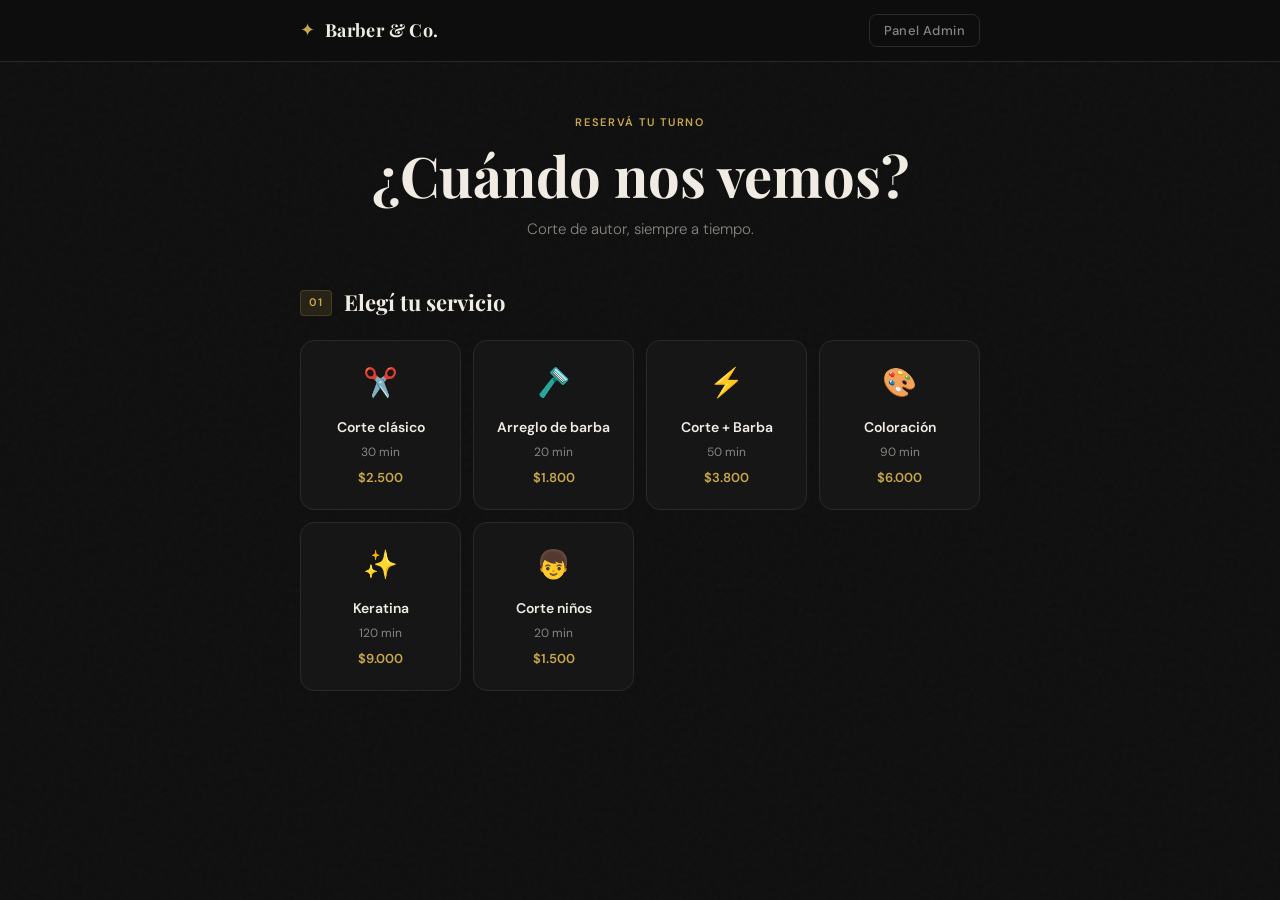
==== index.html @ 3b910735 "primera actualizacion" ====
<!DOCTYPE html>
<html lang="es">
<head>
  <meta charset="UTF-8" />
  <!-- Hace que el sitio se vea bien en celulares -->
  <meta name="viewport" content="width=device-width, initial-scale=1.0" />
  <title>Turnos App</title>

  <!-- Google Fonts: Playfair Display para títulos (elegante) + DM Sans para texto -->
  <link rel="preconnect" href="https://fonts.googleapis.com" />
  <link
    href="https://fonts.googleapis.com/css2?family=Playfair+Display:wght@400;700&family=DM+Sans:wght@300;400;500;600&display=swap"
    rel="stylesheet"
  />

  <link rel="stylesheet" href="styles.css" />
</head>

<body>

  <!-- ============================================================
       HEADER: Logo y nombre del negocio (configurable en app.js)
  ============================================================ -->
  <header class="header">
    <div class="header-inner">
      <div class="logo">
        <span class="logo-icon">✦</span>
        <span class="logo-text" id="business-name">Barber & Co.</span>
      </div>
      <!-- Botón para ir al panel de administración -->
      <button class="btn-admin" id="btn-open-admin">Panel Admin</button>
    </div>
  </header>

  <!-- ============================================================
       VISTA PRINCIPAL: Formulario de reserva (3 pasos)
  ============================================================ -->
  <main class="main">

    <!-- Título principal -->
    <section class="hero">
      <p class="hero-eyebrow">Reservá tu turno</p>
      <h1 class="hero-title">¿Cuándo nos vemos?</h1>
      <p class="hero-subtitle" id="business-tagline">Servicio profesional a tu ritmo</p>
    </section>

    <!-- ── PASO 1: Elegir servicio ── -->
    <section class="step-section" id="step-service">
      <h2 class="step-title"><span class="step-num">01</span> Elegí tu servicio</h2>
      <!-- Las tarjetas de servicios se generan dinámicamente desde app.js -->
      <div class="services-grid" id="services-grid"></div>
    </section>

    <!-- ── PASO 2: Elegir fecha y hora ── -->
    <section class="step-section hidden" id="step-datetime">
      <h2 class="step-title"><span class="step-num">02</span> Elegí fecha y hora</h2>

      <!-- Selector de fecha (solo días desde hoy) -->
      <div class="date-picker-wrapper">
        <label class="field-label" for="date-input">Fecha</label>
        <input type="date" id="date-input" class="date-input" />
      </div>

      <!-- Grilla de horarios disponibles (generada en JS) -->
      <div class="slots-wrapper">
        <p class="slots-hint" id="slots-hint">Seleccioná una fecha para ver los turnos disponibles.</p>
        <div class="slots-grid" id="slots-grid"></div>
      </div>
    </section>

    <!-- ── PASO 3: Formulario de datos personales ── -->
    <section class="step-section hidden" id="step-form">
      <h2 class="step-title"><span class="step-num">03</span> Tus datos</h2>

      <!-- Resumen de lo elegido hasta ahora -->
      <div class="selection-summary" id="selection-summary"></div>

      <div class="form-card">
        <!-- Nombre (obligatorio) -->
        <div class="field-group">
          <label class="field-label" for="input-name">Nombre completo *</label>
          <input type="text" id="input-name" class="field-input" placeholder="Ej: Juan Pérez" />
          <span class="field-error hidden" id="error-name">Ingresá tu nombre</span>
        </div>

        <!-- Teléfono (obligatorio) -->
        <div class="field-group">
          <label class="field-label" for="input-phone">Teléfono *</label>
          <input type="tel" id="input-phone" class="field-input" placeholder="Ej: 351 123 4567" />
          <span class="field-error hidden" id="error-phone">Ingresá un teléfono válido</span>
        </div>

        <!-- Email (opcional) -->
        <div class="field-group">
          <label class="field-label" for="input-email">Email <span class="optional-tag">(opcional)</span></label>
          <input type="email" id="input-email" class="field-input" placeholder="tu@email.com" />
        </div>

        <!-- Notas adicionales -->
        <div class="field-group">
          <label class="field-label" for="input-notes">Notas <span class="optional-tag">(opcional)</span></label>
          <textarea id="input-notes" class="field-input field-textarea" placeholder="Algo que quieras aclararnos..."></textarea>
        </div>

        <button class="btn-confirm" id="btn-confirm">
          Confirmar turno <span class="btn-arrow">→</span>
        </button>
      </div>
    </section>

  </main>

  <!-- ============================================================
       MODAL: Confirmación del turno
  ============================================================ -->
  <div class="modal-overlay hidden" id="modal-confirm">
    <div class="modal-card">
      <div class="modal-icon">✓</div>
      <h2 class="modal-title">¡Turno confirmado!</h2>
      <!-- Detalle del turno (generado en JS) -->
      <div class="modal-details" id="modal-details"></div>

      <div class="modal-actions">
        <!-- Genera mensaje de WhatsApp con los datos del turno -->
        <a class="btn-whatsapp" id="btn-whatsapp" href="#" target="_blank">
          Enviar por WhatsApp
        </a>
        <button class="btn-new-booking" id="btn-new-booking">Nueva reserva</button>
      </div>
    </div>
  </div>

  <!-- ============================================================
       PANEL DE ADMINISTRACIÓN (overlay lateral)
  ============================================================ -->
  <div class="admin-overlay hidden" id="admin-panel">
    <div class="admin-panel">

      <div class="admin-header">
        <h2 class="admin-title">Panel de administración</h2>
        <button class="admin-close" id="btn-close-admin">✕</button>
      </div>

      <!-- Filtro por fecha (opcional) -->
      <div class="admin-filters">
        <label class="field-label" for="admin-filter-date">Filtrar por fecha</label>
        <input type="date" id="admin-filter-date" class="date-input" />
        <button class="btn-clear-filter" id="btn-clear-filter">Ver todos</button>
      </div>

      <!-- Contador de turnos -->
      <p class="admin-count" id="admin-count">0 turnos reservados</p>

      <!-- Lista de turnos (generada en JS) -->
      <div class="admin-list" id="admin-list"></div>

      <!-- Botón peligroso: borra TODOS los turnos -->
      <button class="btn-delete-all" id="btn-delete-all">Borrar todos los turnos</button>
    </div>
  </div>

  <!-- Cargar el JavaScript al final del body (buena práctica) -->
  <script src="app.js"></script>
</body>
</html>
---- styles.css ----
/* ================================================================
   TURNOS APP — styles.css
   Aesthetic: Barbería de lujo — oscuro, dorado, tipografía editorial
   Autor: Sistema de turnos reutilizable
================================================================ */

/* ── Variables CSS: el "tema" de la app ──────────────────────────
   Cambiar estos valores cambia TODO el diseño de una sola vez.
   Esto es lo que hace el sistema reutilizable visualmente.
──────────────────────────────────────────────────────────────── */
:root {
  --bg-main:       #0e0e0e;      /* Fondo principal (casi negro) */
  --bg-card:       #161616;      /* Fondo de tarjetas */
  --bg-elevated:   #1f1f1f;      /* Fondo de elementos elevados */
  --border:        #2a2a2a;      /* Color de bordes sutiles */

  --accent:        #c9a84c;      /* Dorado — color de marca */
  --accent-light:  #e2c97e;      /* Dorado claro (hover) */
  --accent-dim:    rgba(201,168,76,0.12); /* Dorado transparente (fondos) */

  --text-primary:  #f0ece4;      /* Texto principal (crema) */
  --text-secondary:#8a8580;      /* Texto secundario (gris cálido) */
  --text-muted:    #4a4845;      /* Texto muy apagado */

  --success:       #4caf7d;      /* Verde confirmación */
  --danger:        #c94c4c;      /* Rojo error/eliminar */

  --radius-sm:     8px;
  --radius-md:     14px;
  --radius-lg:     20px;

  --shadow-card:   0 4px 24px rgba(0,0,0,0.4);
  --shadow-accent: 0 0 20px rgba(201,168,76,0.15);

  --font-display:  'Playfair Display', serif;   /* Para títulos */
  --font-body:     'DM Sans', sans-serif;        /* Para todo lo demás */

  --transition:    0.2s ease;
}

/* ── Reset y base ────────────────────────────────────────────── */
*, *::before, *::after {
  box-sizing: border-box;
  margin: 0;
  padding: 0;
}

html {
  scroll-behavior: smooth;
}

body {
  background-color: var(--bg-main);
  color: var(--text-primary);
  font-family: var(--font-body);
  font-size: 15px;
  line-height: 1.6;
  min-height: 100vh;
  /* Textura de ruido sutil para dar profundidad al fondo */
  background-image: url("data:image/svg+xml,%3Csvg viewBox='0 0 200 200' xmlns='http://www.w3.org/2000/svg'%3E%3Cfilter id='n'%3E%3CfeTurbulence type='fractalNoise' baseFrequency='0.9' numOctaves='4' stitchTiles='stitch'/%3E%3C/filter%3E%3Crect width='100%25' height='100%25' filter='url(%23n)' opacity='0.025'/%3E%3C/svg%3E");
}

/* Clase utilitaria para ocultar elementos */
.hidden {
  display: none !important;
}

/* ── HEADER ──────────────────────────────────────────────────── */
.header {
  position: sticky;
  top: 0;
  z-index: 100;
  background: rgba(14,14,14,0.85);
  backdrop-filter: blur(12px);
  border-bottom: 1px solid var(--border);
}

.header-inner {
  max-width: 720px;
  margin: 0 auto;
  padding: 14px 20px;
  display: flex;
  align-items: center;
  justify-content: space-between;
}

.logo {
  display: flex;
  align-items: center;
  gap: 10px;
}

.logo-icon {
  color: var(--accent);
  font-size: 18px;
  /* Rotación animada suave */
  display: inline-block;
  animation: spin-slow 8s linear infinite;
}

@keyframes spin-slow {
  from { transform: rotate(0deg); }
  to   { transform: rotate(360deg); }
}

.logo-text {
  font-family: var(--font-display);
  font-size: 18px;
  font-weight: 700;
  color: var(--text-primary);
  letter-spacing: 0.02em;
}

.btn-admin {
  background: transparent;
  border: 1px solid var(--border);
  color: var(--text-secondary);
  font-family: var(--font-body);
  font-size: 13px;
  font-weight: 500;
  padding: 7px 14px;
  border-radius: var(--radius-sm);
  cursor: pointer;
  transition: all var(--transition);
  letter-spacing: 0.03em;
}

.btn-admin:hover {
  border-color: var(--accent);
  color: var(--accent);
}

/* ── MAIN CONTENT ────────────────────────────────────────────── */
.main {
  max-width: 720px;
  margin: 0 auto;
  padding: 0 20px 80px;
}

/* ── HERO ────────────────────────────────────────────────────── */
.hero {
  padding: 52px 0 44px;
  text-align: center;
}

.hero-eyebrow {
  font-size: 11px;
  font-weight: 600;
  letter-spacing: 0.15em;
  text-transform: uppercase;
  color: var(--accent);
  margin-bottom: 12px;
}

.hero-title {
  font-family: var(--font-display);
  font-size: clamp(36px, 8vw, 56px); /* Se adapta al ancho de pantalla */
  font-weight: 700;
  line-height: 1.1;
  color: var(--text-primary);
  margin-bottom: 12px;
}

.hero-subtitle {
  color: var(--text-secondary);
  font-size: 15px;
  font-weight: 300;
}

/* ── SECCIONES DE PASO ───────────────────────────────────────── */
.step-section {
  margin-bottom: 48px;
  /* Animación de aparición */
  animation: fade-up 0.4s ease both;
}

@keyframes fade-up {
  from {
    opacity: 0;
    transform: translateY(16px);
  }
  to {
    opacity: 1;
    transform: translateY(0);
  }
}

.step-title {
  font-family: var(--font-display);
  font-size: 22px;
  font-weight: 700;
  color: var(--text-primary);
  margin-bottom: 20px;
  display: flex;
  align-items: center;
  gap: 12px;
}

.step-num {
  font-family: var(--font-body);
  font-size: 11px;
  font-weight: 600;
  color: var(--accent);
  letter-spacing: 0.1em;
  background: var(--accent-dim);
  border: 1px solid rgba(201,168,76,0.2);
  padding: 3px 8px;
  border-radius: 4px;
}

/* ── SERVICIOS ───────────────────────────────────────────────── */
.services-grid {
  display: grid;
  grid-template-columns: repeat(auto-fill, minmax(160px, 1fr));
  gap: 12px;
}

.service-card {
  background: var(--bg-card);
  border: 1px solid var(--border);
  border-radius: var(--radius-md);
  padding: 20px 16px;
  cursor: pointer;
  transition: all var(--transition);
  text-align: center;
  position: relative;
  overflow: hidden;
}

.service-card::before {
  /* Brillo en hover */
  content: '';
  position: absolute;
  inset: 0;
  background: var(--accent-dim);
  opacity: 0;
  transition: opacity var(--transition);
}

.service-card:hover {
  border-color: var(--accent);
  transform: translateY(-2px);
  box-shadow: var(--shadow-accent);
}

.service-card:hover::before {
  opacity: 1;
}

/* Tarjeta seleccionada */
.service-card.selected {
  border-color: var(--accent);
  background: var(--accent-dim);
  box-shadow: var(--shadow-accent);
}

.service-card.selected::after {
  /* Checkmark en la esquina */
  content: '✓';
  position: absolute;
  top: 8px;
  right: 10px;
  color: var(--accent);
  font-size: 12px;
  font-weight: 700;
}

.service-icon {
  font-size: 28px;
  display: block;
  margin-bottom: 10px;
}

.service-name {
  font-size: 14px;
  font-weight: 600;
  color: var(--text-primary);
  margin-bottom: 4px;
}

.service-duration {
  font-size: 12px;
  color: var(--text-secondary);
}

.service-price {
  font-size: 13px;
  font-weight: 600;
  color: var(--accent);
  margin-top: 6px;
}

/* ── SELECTOR DE FECHA ───────────────────────────────────────── */
.date-picker-wrapper {
  margin-bottom: 24px;
}

.field-label {
  display: block;
  font-size: 12px;
  font-weight: 600;
  letter-spacing: 0.08em;
  text-transform: uppercase;
  color: var(--text-secondary);
  margin-bottom: 8px;
}

.date-input {
  background: var(--bg-card);
  border: 1px solid var(--border);
  color: var(--text-primary);
  font-family: var(--font-body);
  font-size: 15px;
  padding: 12px 16px;
  border-radius: var(--radius-sm);
  width: 100%;
  max-width: 280px;
  outline: none;
  transition: border-color var(--transition);
  /* Fix para el icono del calendario en tema oscuro */
  color-scheme: dark;
}

.date-input:focus {
  border-color: var(--accent);
  box-shadow: 0 0 0 3px var(--accent-dim);
}

/* ── GRILLA DE HORARIOS ──────────────────────────────────────── */
.slots-hint {
  color: var(--text-muted);
  font-size: 14px;
  margin-bottom: 16px;
  font-style: italic;
}

.slots-grid {
  display: grid;
  grid-template-columns: repeat(auto-fill, minmax(88px, 1fr));
  gap: 10px;
}

.slot-btn {
  background: var(--bg-card);
  border: 1px solid var(--border);
  color: var(--text-primary);
  font-family: var(--font-body);
  font-size: 14px;
  font-weight: 500;
  padding: 11px 8px;
  border-radius: var(--radius-sm);
  cursor: pointer;
  transition: all var(--transition);
  text-align: center;
}

.slot-btn:hover:not(.taken) {
  border-color: var(--accent);
  color: var(--accent);
  background: var(--accent-dim);
}

.slot-btn.selected {
  background: var(--accent);
  border-color: var(--accent);
  color: #0e0e0e;
  font-weight: 700;
}

/* Turno ya ocupado: no se puede clickear */
.slot-btn.taken {
  background: transparent;
  border-color: rgba(255,255,255,0.05);
  color: var(--text-muted);
  cursor: not-allowed;
  text-decoration: line-through;
}

/* ── RESUMEN DE SELECCIÓN ────────────────────────────────────── */
.selection-summary {
  background: var(--accent-dim);
  border: 1px solid rgba(201,168,76,0.25);
  border-radius: var(--radius-md);
  padding: 16px 20px;
  margin-bottom: 24px;
  font-size: 14px;
  color: var(--text-secondary);
  line-height: 1.8;
}

.selection-summary strong {
  color: var(--accent);
}

/* ── FORMULARIO ──────────────────────────────────────────────── */
.form-card {
  background: var(--bg-card);
  border: 1px solid var(--border);
  border-radius: var(--radius-lg);
  padding: 28px 24px;
  box-shadow: var(--shadow-card);
  display: flex;
  flex-direction: column;
  gap: 20px;
}

.field-group {
  display: flex;
  flex-direction: column;
  gap: 6px;
}

.field-input {
  background: var(--bg-elevated);
  border: 1px solid var(--border);
  color: var(--text-primary);
  font-family: var(--font-body);
  font-size: 15px;
  padding: 12px 16px;
  border-radius: var(--radius-sm);
  outline: none;
  transition: border-color var(--transition), box-shadow var(--transition);
  width: 100%;
}

.field-input:focus {
  border-color: var(--accent);
  box-shadow: 0 0 0 3px var(--accent-dim);
}

.field-input::placeholder {
  color: var(--text-muted);
}

.field-textarea {
  min-height: 90px;
  resize: vertical;
}

.optional-tag {
  color: var(--text-muted);
  font-weight: 300;
  font-size: 11px;
  text-transform: none;
  letter-spacing: 0;
}

.field-error {
  font-size: 12px;
  color: var(--danger);
  padding-left: 2px;
}

/* ── BOTÓN CONFIRMAR ─────────────────────────────────────────── */
.btn-confirm {
  background: var(--accent);
  color: #0e0e0e;
  font-family: var(--font-body);
  font-size: 15px;
  font-weight: 700;
  padding: 16px 28px;
  border: none;
  border-radius: var(--radius-sm);
  cursor: pointer;
  transition: all var(--transition);
  letter-spacing: 0.02em;
  display: flex;
  align-items: center;
  justify-content: center;
  gap: 8px;
  width: 100%;
}

.btn-confirm:hover {
  background: var(--accent-light);
  transform: translateY(-1px);
  box-shadow: 0 6px 20px rgba(201,168,76,0.3);
}

.btn-confirm:active {
  transform: translateY(0);
}

.btn-arrow {
  font-size: 18px;
  transition: transform var(--transition);
}

.btn-confirm:hover .btn-arrow {
  transform: translateX(4px);
}

/* ── MODAL DE CONFIRMACIÓN ───────────────────────────────────── */
.modal-overlay {
  position: fixed;
  inset: 0;
  background: rgba(0,0,0,0.75);
  backdrop-filter: blur(6px);
  z-index: 200;
  display: flex;
  align-items: center;
  justify-content: center;
  padding: 20px;
  animation: fade-in 0.2s ease;
}

@keyframes fade-in {
  from { opacity: 0; }
  to   { opacity: 1; }
}

.modal-card {
  background: var(--bg-card);
  border: 1px solid rgba(201,168,76,0.2);
  border-radius: var(--radius-lg);
  padding: 40px 32px;
  max-width: 420px;
  width: 100%;
  text-align: center;
  box-shadow: 0 24px 60px rgba(0,0,0,0.6), var(--shadow-accent);
  animation: slide-up 0.3s ease;
}

@keyframes slide-up {
  from { transform: translateY(20px); opacity: 0; }
  to   { transform: translateY(0); opacity: 1; }
}

.modal-icon {
  width: 64px;
  height: 64px;
  border-radius: 50%;
  background: var(--accent-dim);
  border: 2px solid var(--accent);
  color: var(--accent);
  font-size: 28px;
  font-weight: 700;
  display: flex;
  align-items: center;
  justify-content: center;
  margin: 0 auto 20px;
}

.modal-title {
  font-family: var(--font-display);
  font-size: 28px;
  color: var(--text-primary);
  margin-bottom: 20px;
}

.modal-details {
  background: var(--bg-elevated);
  border-radius: var(--radius-md);
  padding: 16px 20px;
  text-align: left;
  font-size: 14px;
  color: var(--text-secondary);
  line-height: 2;
  margin-bottom: 28px;
}

.modal-details strong {
  color: var(--text-primary);
  font-weight: 600;
}

.modal-actions {
  display: flex;
  flex-direction: column;
  gap: 10px;
}

.btn-whatsapp {
  display: block;
  background: #25D366;
  color: #fff;
  font-family: var(--font-body);
  font-size: 14px;
  font-weight: 700;
  padding: 13px 20px;
  border-radius: var(--radius-sm);
  text-decoration: none;
  transition: all var(--transition);
  letter-spacing: 0.02em;
}

.btn-whatsapp:hover {
  background: #1ebe5d;
  transform: translateY(-1px);
}

.btn-new-booking {
  background: transparent;
  border: 1px solid var(--border);
  color: var(--text-secondary);
  font-family: var(--font-body);
  font-size: 14px;
  padding: 13px 20px;
  border-radius: var(--radius-sm);
  cursor: pointer;
  transition: all var(--transition);
}

.btn-new-booking:hover {
  border-color: var(--text-secondary);
  color: var(--text-primary);
}

/* ── PANEL DE ADMINISTRACIÓN ─────────────────────────────────── */
.admin-overlay {
  position: fixed;
  inset: 0;
  background: rgba(0,0,0,0.6);
  backdrop-filter: blur(4px);
  z-index: 300;
  display: flex;
  justify-content: flex-end;
  animation: fade-in 0.2s ease;
}

.admin-panel {
  background: var(--bg-card);
  border-left: 1px solid var(--border);
  width: min(460px, 100vw);
  height: 100vh;
  overflow-y: auto;
  padding: 28px 24px;
  display: flex;
  flex-direction: column;
  gap: 20px;
  animation: slide-from-right 0.3s ease;
}

@keyframes slide-from-right {
  from { transform: translateX(100%); }
  to   { transform: translateX(0); }
}

.admin-header {
  display: flex;
  align-items: center;
  justify-content: space-between;
}

.admin-title {
  font-family: var(--font-display);
  font-size: 20px;
  color: var(--text-primary);
}

.admin-close {
  background: transparent;
  border: 1px solid var(--border);
  color: var(--text-secondary);
  font-size: 16px;
  width: 34px;
  height: 34px;
  border-radius: 50%;
  cursor: pointer;
  transition: all var(--transition);
  display: flex;
  align-items: center;
  justify-content: center;
}

.admin-close:hover {
  border-color: var(--danger);
  color: var(--danger);
}

.admin-filters {
  display: flex;
  flex-direction: column;
  gap: 8px;
}

.btn-clear-filter {
  background: transparent;
  border: 1px solid var(--border);
  color: var(--text-secondary);
  font-family: var(--font-body);
  font-size: 13px;
  padding: 8px 14px;
  border-radius: var(--radius-sm);
  cursor: pointer;
  align-self: flex-start;
  transition: all var(--transition);
}

.btn-clear-filter:hover {
  border-color: var(--accent);
  color: var(--accent);
}

.admin-count {
  font-size: 13px;
  color: var(--text-muted);
  font-weight: 500;
}

/* ── TARJETAS DE TURNOS EN EL ADMIN ──────────────────────────── */
.admin-list {
  display: flex;
  flex-direction: column;
  gap: 12px;
  flex: 1;
}

.admin-empty {
  color: var(--text-muted);
  font-size: 14px;
  text-align: center;
  padding: 32px 0;
  font-style: italic;
}

.booking-card {
  background: var(--bg-elevated);
  border: 1px solid var(--border);
  border-radius: var(--radius-md);
  padding: 16px 18px;
  display: flex;
  flex-direction: column;
  gap: 6px;
  position: relative;
  transition: border-color var(--transition);
}

.booking-card:hover {
  border-color: rgba(201,168,76,0.2);
}

.booking-card-header {
  display: flex;
  align-items: center;
  justify-content: space-between;
  gap: 10px;
}

.booking-name {
  font-weight: 600;
  font-size: 15px;
  color: var(--text-primary);
}

.booking-service-badge {
  font-size: 11px;
  font-weight: 600;
  background: var(--accent-dim);
  color: var(--accent);
  border: 1px solid rgba(201,168,76,0.2);
  padding: 2px 8px;
  border-radius: 20px;
  white-space: nowrap;
}

.booking-datetime {
  font-size: 13px;
  color: var(--text-secondary);
}

.booking-contact {
  font-size: 13px;
  color: var(--text-muted);
}

.booking-notes {
  font-size: 12px;
  color: var(--text-muted);
  font-style: italic;
  margin-top: 2px;
}

.btn-delete-booking {
  background: transparent;
  border: none;
  color: var(--text-muted);
  font-size: 14px;
  cursor: pointer;
  padding: 4px 6px;
  border-radius: 4px;
  transition: all var(--transition);
  flex-shrink: 0;
}

.btn-delete-booking:hover {
  color: var(--danger);
  background: rgba(201, 76, 76, 0.1);
}

/* ── BOTÓN BORRAR TODOS ───────────────────────────────────────── */
.btn-delete-all {
  background: transparent;
  border: 1px solid rgba(201,76,76,0.3);
  color: var(--danger);
  font-family: var(--font-body);
  font-size: 13px;
  font-weight: 500;
  padding: 12px 16px;
  border-radius: var(--radius-sm);
  cursor: pointer;
  transition: all var(--transition);
  margin-top: auto;
}

.btn-delete-all:hover {
  background: rgba(201,76,76,0.1);
  border-color: var(--danger);
}

/* ── RESPONSIVE: MOBILE ──────────────────────────────────────── */
@media (max-width: 480px) {
  .hero {
    padding: 36px 0 28px;
  }

  .services-grid {
    grid-template-columns: repeat(2, 1fr);
  }

  .slots-grid {
    grid-template-columns: repeat(3, 1fr);
  }

  .form-card {
    padding: 20px 16px;
  }

  .modal-card {
    padding: 28px 20px;
  }

  .modal-actions {
    flex-direction: column;
  }
}
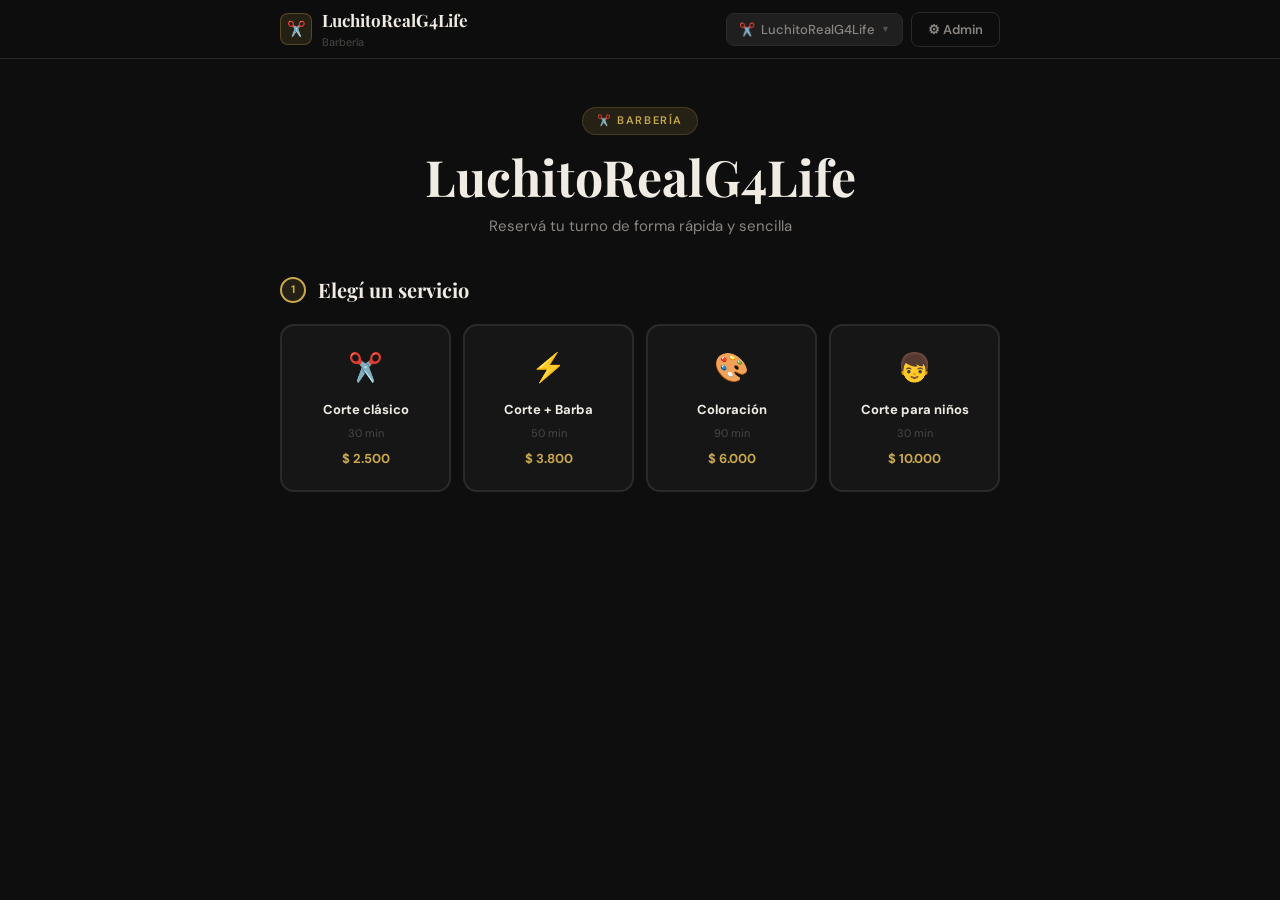
==== commit e906491b: "actualizacion" ====
--- a/index.html
+++ b/index.html
@@ -2,164 +2,179 @@
 <html lang="es">
 <head>
   <meta charset="UTF-8" />
-  <!-- Hace que el sitio se vea bien en celulares -->
   <meta name="viewport" content="width=device-width, initial-scale=1.0" />
-  <title>Turnos App</title>
-
-  <!-- Google Fonts: Playfair Display para títulos (elegante) + DM Sans para texto -->
+  <title>Turnos</title>
   <link rel="preconnect" href="https://fonts.googleapis.com" />
-  <link
-    href="https://fonts.googleapis.com/css2?family=Playfair+Display:wght@400;700&family=DM+Sans:wght@300;400;500;600&display=swap"
-    rel="stylesheet"
-  />
-
+  <link href="https://fonts.googleapis.com/css2?family=Playfair+Display:wght@400;700&family=DM+Sans:wght@300;400;500;600&display=swap" rel="stylesheet" />
   <link rel="stylesheet" href="styles.css" />
 </head>
-
 <body>
 
-  <!-- ============================================================
-       HEADER: Logo y nombre del negocio (configurable en app.js)
-  ============================================================ -->
   <header class="header">
     <div class="header-inner">
-      <div class="logo">
-        <span class="logo-icon">✦</span>
-        <span class="logo-text" id="business-name">Barber & Co.</span>
+      <a class="brand" href="#">
+        <div class="brand-icon" id="brand-icon">📅</div>
+        <div>
+          <div class="brand-name" id="brand-name">Turnos</div>
+          <div class="brand-cat"  id="brand-cat"></div>
+        </div>
+      </a>
+      <div class="header-actions">
+        <div class="biz-selector-wrap hidden" id="biz-selector-wrap">
+          <button class="biz-selector-btn" id="biz-selector-btn">
+            <span class="biz-emoji" id="biz-sel-emoji">📅</span>
+            <span class="biz-label" id="biz-sel-label">Elegir negocio</span>
+            <span class="chevron">▼</span>
+          </button>
+          <div class="biz-dropdown hidden" id="biz-dropdown"></div>
+        </div>
+        <button class="btn btn-ghost" id="btn-open-admin">⚙ Admin</button>
       </div>
-      <!-- Botón para ir al panel de administración -->
-      <button class="btn-admin" id="btn-open-admin">Panel Admin</button>
     </div>
   </header>
 
-  <!-- ============================================================
-       VISTA PRINCIPAL: Formulario de reserva (3 pasos)
-  ============================================================ -->
-  <main class="main">
+  <main class="page-wrap">
 
-    <!-- Título principal -->
     <section class="hero">
-      <p class="hero-eyebrow">Reservá tu turno</p>
-      <h1 class="hero-title">¿Cuándo nos vemos?</h1>
-      <p class="hero-subtitle" id="business-tagline">Servicio profesional a tu ritmo</p>
+      <span class="hero-eyebrow" id="hero-eyebrow">📅 Reservas online</span>
+      <h1 class="hero-title"    id="hero-title">Reservá tu turno</h1>
+      <p  class="hero-subtitle" id="hero-subtitle">Seleccioná un servicio, fecha y horario.</p>
     </section>
 
-    <!-- ── PASO 1: Elegir servicio ── -->
     <section class="step-section" id="step-service">
-      <h2 class="step-title"><span class="step-num">01</span> Elegí tu servicio</h2>
-      <!-- Las tarjetas de servicios se generan dinámicamente desde app.js -->
+      <div class="step-header">
+        <div class="step-badge">1</div>
+        <h2 class="step-title">Elegí un servicio</h2>
+      </div>
       <div class="services-grid" id="services-grid"></div>
     </section>
 
-    <!-- ── PASO 2: Elegir fecha y hora ── -->
     <section class="step-section hidden" id="step-datetime">
-      <h2 class="step-title"><span class="step-num">02</span> Elegí fecha y hora</h2>
-
-      <!-- Selector de fecha (solo días desde hoy) -->
-      <div class="date-picker-wrapper">
+      <div class="step-header">
+        <div class="step-badge">2</div>
+        <h2 class="step-title">Elegí fecha y hora</h2>
+      </div>
+      <div class="date-picker-wrap">
         <label class="field-label" for="date-input">Fecha</label>
-        <input type="date" id="date-input" class="date-input" />
+        <input type="date" id="date-input" class="field-input" />
       </div>
-
-      <!-- Grilla de horarios disponibles (generada en JS) -->
-      <div class="slots-wrapper">
-        <p class="slots-hint" id="slots-hint">Seleccioná una fecha para ver los turnos disponibles.</p>
-        <div class="slots-grid" id="slots-grid"></div>
-      </div>
+      <p class="slots-hint" id="slots-hint">Seleccioná una fecha para ver los turnos disponibles.</p>
+      <div class="slots-grid" id="slots-grid"></div>
     </section>
 
-    <!-- ── PASO 3: Formulario de datos personales ── -->
     <section class="step-section hidden" id="step-form">
-      <h2 class="step-title"><span class="step-num">03</span> Tus datos</h2>
-
-      <!-- Resumen de lo elegido hasta ahora -->
-      <div class="selection-summary" id="selection-summary"></div>
-
+      <div class="step-header">
+        <div class="step-badge">3</div>
+        <h2 class="step-title">Tus datos</h2>
+      </div>
+      <div class="selection-pills" id="selection-pills"></div>
       <div class="form-card">
-        <!-- Nombre (obligatorio) -->
-        <div class="field-group">
-          <label class="field-label" for="input-name">Nombre completo *</label>
-          <input type="text" id="input-name" class="field-input" placeholder="Ej: Juan Pérez" />
-          <span class="field-error hidden" id="error-name">Ingresá tu nombre</span>
+        <div class="form-grid">
+          <div class="field-group">
+            <label class="field-label" for="inp-name">Nombre *</label>
+            <input type="text"  id="inp-name"  class="field-input" placeholder="Tu nombre" />
+            <span class="field-error hidden" id="err-name">⚠ Ingresá tu nombre</span>
+          </div>
+          <div class="field-group">
+            <label class="field-label" for="inp-phone">Teléfono *</label>
+            <input type="tel"   id="inp-phone" class="field-input" placeholder="351 123 4567" />
+            <span class="field-error hidden" id="err-phone">⚠ Teléfono inválido</span>
+          </div>
+          <div class="field-group full">
+            <label class="field-label" for="inp-email">Email <span class="optional-tag">(opcional)</span></label>
+            <input type="email" id="inp-email" class="field-input" placeholder="tu@email.com" />
+          </div>
+          <div class="field-group full">
+            <label class="field-label" for="inp-notes">Notas <span class="optional-tag">(opcional)</span></label>
+            <textarea id="inp-notes" class="field-input" placeholder="Algo que quieras aclararnos…"></textarea>
+          </div>
         </div>
-
-        <!-- Teléfono (obligatorio) -->
-        <div class="field-group">
-          <label class="field-label" for="input-phone">Teléfono *</label>
-          <input type="tel" id="input-phone" class="field-input" placeholder="Ej: 351 123 4567" />
-          <span class="field-error hidden" id="error-phone">Ingresá un teléfono válido</span>
-        </div>
-
-        <!-- Email (opcional) -->
-        <div class="field-group">
-          <label class="field-label" for="input-email">Email <span class="optional-tag">(opcional)</span></label>
-          <input type="email" id="input-email" class="field-input" placeholder="tu@email.com" />
-        </div>
-
-        <!-- Notas adicionales -->
-        <div class="field-group">
-          <label class="field-label" for="input-notes">Notas <span class="optional-tag">(opcional)</span></label>
-          <textarea id="input-notes" class="field-input field-textarea" placeholder="Algo que quieras aclararnos..."></textarea>
-        </div>
-
-        <button class="btn-confirm" id="btn-confirm">
-          Confirmar turno <span class="btn-arrow">→</span>
-        </button>
+        <button class="btn btn-primary btn-lg" id="btn-confirm">Confirmar turno →</button>
       </div>
     </section>
 
   </main>
 
-  <!-- ============================================================
-       MODAL: Confirmación del turno
-  ============================================================ -->
+  <!-- Modal confirmación -->
   <div class="modal-overlay hidden" id="modal-confirm">
     <div class="modal-card">
-      <div class="modal-icon">✓</div>
+      <div class="modal-ring">✓</div>
       <h2 class="modal-title">¡Turno confirmado!</h2>
-      <!-- Detalle del turno (generado en JS) -->
-      <div class="modal-details" id="modal-details"></div>
-
+      <p  class="modal-sub">Te esperamos. ¡Hasta pronto!</p>
+      <div class="modal-detail-card" id="modal-details"></div>
       <div class="modal-actions">
-        <!-- Genera mensaje de WhatsApp con los datos del turno -->
-        <a class="btn-whatsapp" id="btn-whatsapp" href="#" target="_blank">
-          Enviar por WhatsApp
-        </a>
-        <button class="btn-new-booking" id="btn-new-booking">Nueva reserva</button>
+        <a class="btn-whatsapp" id="btn-whatsapp" href="#" target="_blank">📲 Enviar por WhatsApp</a>
+        <button class="btn btn-ghost" id="btn-new-booking">Hacer otra reserva</button>
       </div>
     </div>
   </div>
 
-  <!-- ============================================================
-       PANEL DE ADMINISTRACIÓN (overlay lateral)
-  ============================================================ -->
-  <div class="admin-overlay hidden" id="admin-panel">
-    <div class="admin-panel">
-
-      <div class="admin-header">
-        <h2 class="admin-title">Panel de administración</h2>
-        <button class="admin-close" id="btn-close-admin">✕</button>
+  <!-- Panel admin -->
+  <div class="admin-overlay hidden" id="admin-overlay">
+    <div class="admin-drawer">
+      <div class="drawer-header">
+        <h2 class="drawer-title">Administración</h2>
+        <button class="drawer-close" id="btn-close-admin">✕</button>
+      </div>
+      <div class="drawer-tabs">
+        <button class="drawer-tab active" data-tab="bookings">Turnos</button>
+        <button class="drawer-tab"        data-tab="services">Servicios</button>
+        <button class="drawer-tab"        data-tab="stats">Estadísticas</button>
       </div>
 
-      <!-- Filtro por fecha (opcional) -->
-      <div class="admin-filters">
-        <label class="field-label" for="admin-filter-date">Filtrar por fecha</label>
-        <input type="date" id="admin-filter-date" class="date-input" />
-        <button class="btn-clear-filter" id="btn-clear-filter">Ver todos</button>
+      <!-- Tab Turnos -->
+      <div class="drawer-body" id="tab-bookings">
+        <div class="filter-row">
+          <div class="field-group" style="flex:1">
+            <label class="field-label" for="admin-date-filter">Filtrar por fecha</label>
+            <input type="date" id="admin-date-filter" class="field-input" />
+          </div>
+          <button class="btn btn-ghost" id="btn-clear-filter" style="flex-shrink:0">Ver todos</button>
+        </div>
+        <p id="admin-count" style="font-size:12px;color:var(--text-muted);font-weight:600"></p>
+        <div id="admin-list"></div>
+        <button class="btn btn-danger" id="btn-delete-all" style="margin-top:auto">🗑 Borrar todos los turnos</button>
       </div>
 
-      <!-- Contador de turnos -->
-      <p class="admin-count" id="admin-count">0 turnos reservados</p>
+      <!-- Tab Servicios -->
+      <div class="drawer-body hidden" id="tab-services">
+        <p class="section-label">Servicios activos</p>
+        <div class="service-list-admin" id="admin-service-list"></div>
+        <p class="section-label" style="margin-top:6px">Agregar servicio</p>
+        <div class="add-service-form">
+          <div class="add-service-grid">
+            <div class="field-group">
+              <label class="field-label">Ícono (emoji)</label>
+              <input type="text"   id="ns-icon"     class="field-input" placeholder="💈" maxlength="2" />
+            </div>
+            <div class="field-group">
+              <label class="field-label">Nombre</label>
+              <input type="text"   id="ns-name"     class="field-input" placeholder="Corte" />
+            </div>
+            <div class="field-group">
+              <label class="field-label">Duración (min)</label>
+              <input type="number" id="ns-duration" class="field-input" placeholder="30" min="5" />
+            </div>
+            <div class="field-group">
+              <label class="field-label">Precio ($)</label>
+              <input type="number" id="ns-price"    class="field-input" placeholder="2500" min="0" />
+            </div>
+          </div>
+          <button class="btn btn-primary" id="btn-add-service">+ Agregar servicio</button>
+        </div>
+      </div>
 
-      <!-- Lista de turnos (generada en JS) -->
-      <div class="admin-list" id="admin-list"></div>
+      <!-- Tab Stats -->
+      <div class="drawer-body hidden" id="tab-stats">
+        <div class="stat-grid" id="stats-grid"></div>
+        <div id="stats-breakdown" style="margin-top:8px"></div>
+      </div>
 
-      <!-- Botón peligroso: borra TODOS los turnos -->
-      <button class="btn-delete-all" id="btn-delete-all">Borrar todos los turnos</button>
     </div>
   </div>
 
-  <!-- Cargar el JavaScript al final del body (buena práctica) -->
+  <script src="config.js"></script>
+  <script src="db.js"></script>
   <script src="app.js"></script>
 </body>
-</html>
+</html>
--- a/styles.css
+++ b/styles.css
@@ -1,836 +1,796 @@
 /* ================================================================
-   TURNOS APP — styles.css
-   Aesthetic: Barbería de lujo — oscuro, dorado, tipografía editorial
-   Autor: Sistema de turnos reutilizable
+   styles.css — Tema oscuro dorado
 ================================================================ */
-
-/* ── Variables CSS: el "tema" de la app ──────────────────────────
-   Cambiar estos valores cambia TODO el diseño de una sola vez.
-   Esto es lo que hace el sistema reutilizable visualmente.
-──────────────────────────────────────────────────────────────── */
 :root {
-  --bg-main:       #0e0e0e;      /* Fondo principal (casi negro) */
-  --bg-card:       #161616;      /* Fondo de tarjetas */
-  --bg-elevated:   #1f1f1f;      /* Fondo de elementos elevados */
-  --border:        #2a2a2a;      /* Color de bordes sutiles */
-
-  --accent:        #c9a84c;      /* Dorado — color de marca */
-  --accent-light:  #e2c97e;      /* Dorado claro (hover) */
-  --accent-dim:    rgba(201,168,76,0.12); /* Dorado transparente (fondos) */
-
-  --text-primary:  #f0ece4;      /* Texto principal (crema) */
-  --text-secondary:#8a8580;      /* Texto secundario (gris cálido) */
-  --text-muted:    #4a4845;      /* Texto muy apagado */
-
-  --success:       #4caf7d;      /* Verde confirmación */
-  --danger:        #c94c4c;      /* Rojo error/eliminar */
-
-  --radius-sm:     8px;
-  --radius-md:     14px;
-  --radius-lg:     20px;
-
-  --shadow-card:   0 4px 24px rgba(0,0,0,0.4);
-  --shadow-accent: 0 0 20px rgba(201,168,76,0.15);
-
-  --font-display:  'Playfair Display', serif;   /* Para títulos */
-  --font-body:     'DM Sans', sans-serif;        /* Para todo lo demás */
-
-  --transition:    0.2s ease;
-}
-
-/* ── Reset y base ────────────────────────────────────────────── */
-*, *::before, *::after {
-  box-sizing: border-box;
-  margin: 0;
-  padding: 0;
-}
-
-html {
-  scroll-behavior: smooth;
-}
+  --accent:          #c9a84c;
+  --accent-light:    #e2c97e;
+  --accent-dim:      rgba(201,168,76,0.12);
+  --bg-main:         #0e0e0e;
+  --bg-card:         #161616;
+  --bg-elevated:     #1f1f1f;
+  --border:          #2a2a2a;
+  --text-primary:    #f0ece4;
+  --text-secondary:  #8a8580;
+  --text-muted:      #4a4845;
+  --success:         #4caf7d;
+  --danger:          #c94c4c;
+  --font-display:    'Playfair Display', serif;
+  --font-body:       'DM Sans', sans-serif;
+  --radius-sm:       8px;
+  --radius-md:       14px;
+  --radius-lg:       20px;
+  --shadow-card:     0 4px 24px rgba(0,0,0,0.4);
+  --shadow-accent:   0 0 20px rgba(201,168,76,0.15);
+  --transition:      0.2s ease;
+}
+
+*, *::before, *::after { box-sizing: border-box; margin: 0; padding: 0; }
+html { scroll-behavior: smooth; }
 
 body {
-  background-color: var(--bg-main);
+  background: var(--bg-main);
   color: var(--text-primary);
   font-family: var(--font-body);
   font-size: 15px;
   line-height: 1.6;
   min-height: 100vh;
-  /* Textura de ruido sutil para dar profundidad al fondo */
-  background-image: url("data:image/svg+xml,%3Csvg viewBox='0 0 200 200' xmlns='http://www.w3.org/2000/svg'%3E%3Cfilter id='n'%3E%3CfeTurbulence type='fractalNoise' baseFrequency='0.9' numOctaves='4' stitchTiles='stitch'/%3E%3C/filter%3E%3Crect width='100%25' height='100%25' filter='url(%23n)' opacity='0.025'/%3E%3C/svg%3E");
-}
-
-/* Clase utilitaria para ocultar elementos */
-.hidden {
-  display: none !important;
+}
+
+.hidden { display: none !important; }
+button  { cursor: pointer; font-family: var(--font-body); }
+
+/* ── LAYOUT ──────────────────────────────────────────────────── */
+.page-wrap {
+  max-width: 760px;
+  margin: 0 auto;
+  padding: 0 20px 80px;
 }
 
 /* ── HEADER ──────────────────────────────────────────────────── */
 .header {
+  background: rgba(14,14,14,0.9);
+  backdrop-filter: blur(12px);
+  border-bottom: 1px solid var(--border);
   position: sticky;
   top: 0;
   z-index: 100;
-  background: rgba(14,14,14,0.85);
-  backdrop-filter: blur(12px);
-  border-bottom: 1px solid var(--border);
 }
 
 .header-inner {
-  max-width: 720px;
+  max-width: 760px;
   margin: 0 auto;
-  padding: 14px 20px;
+  padding: 0 20px;
+  height: 58px;
   display: flex;
   align-items: center;
   justify-content: space-between;
-}
-
-.logo {
+  gap: 12px;
+}
+
+.brand { display: flex; align-items: center; gap: 10px; text-decoration: none; }
+
+.brand-icon {
+  width: 32px;
+  height: 32px;
+  border-radius: var(--radius-sm);
+  background: var(--accent-dim);
+  border: 1px solid rgba(201,168,76,0.3);
+  display: flex;
+  align-items: center;
+  justify-content: center;
+  font-size: 15px;
+  transition: transform var(--transition);
+}
+.brand:hover .brand-icon { transform: rotate(-8deg) scale(1.08); }
+
+.brand-name {
+  font-family: var(--font-display);
+  font-size: 17px;
+  font-weight: 700;
+  color: var(--text-primary);
+}
+
+.brand-cat { font-size: 11px; color: var(--text-muted); }
+
+.header-actions { display: flex; align-items: center; gap: 8px; }
+
+/* ── BUSINESS SELECTOR ───────────────────────────────────────── */
+.biz-selector-wrap { position: relative; }
+
+.biz-selector-btn {
+  display: flex;
+  align-items: center;
+  gap: 6px;
+  background: var(--bg-elevated);
+  border: 1px solid var(--border);
+  color: var(--text-secondary);
+  font-size: 13px;
+  font-weight: 500;
+  padding: 7px 12px;
+  border-radius: var(--radius-sm);
+  transition: all var(--transition);
+  max-width: 180px;
+}
+.biz-selector-btn:hover { border-color: var(--accent); color: var(--accent); }
+.biz-selector-btn .biz-label { overflow: hidden; text-overflow: ellipsis; white-space: nowrap; }
+.biz-selector-btn .chevron   { font-size: 9px; opacity: 0.5; margin-left: auto; flex-shrink: 0; }
+
+.biz-dropdown {
+  position: absolute;
+  top: calc(100% + 6px);
+  right: 0;
+  background: var(--bg-card);
+  border: 1px solid var(--border);
+  border-radius: var(--radius-md);
+  box-shadow: 0 12px 40px rgba(0,0,0,0.5);
+  min-width: 220px;
+  z-index: 200;
+  overflow: hidden;
+  animation: dd-in 0.15s ease;
+}
+@keyframes dd-in {
+  from { opacity:0; transform:translateY(-6px); }
+  to   { opacity:1; transform:translateY(0); }
+}
+
+.biz-dropdown-item {
   display: flex;
   align-items: center;
   gap: 10px;
-}
-
-.logo-icon {
-  color: var(--accent);
-  font-size: 18px;
-  /* Rotación animada suave */
-  display: inline-block;
-  animation: spin-slow 8s linear infinite;
-}
-
-@keyframes spin-slow {
-  from { transform: rotate(0deg); }
-  to   { transform: rotate(360deg); }
-}
-
-.logo-text {
-  font-family: var(--font-display);
-  font-size: 18px;
-  font-weight: 700;
-  color: var(--text-primary);
-  letter-spacing: 0.02em;
-}
-
-.btn-admin {
+  padding: 11px 14px;
+  font-size: 13px;
+  color: var(--text-primary);
+  cursor: pointer;
+  transition: background var(--transition);
+  border: none;
+  background: none;
+  width: 100%;
+  text-align: left;
+}
+.biz-dropdown-item:hover  { background: var(--bg-elevated); }
+.biz-dropdown-item.active { background: var(--accent-dim); color: var(--accent); font-weight: 600; }
+.biz-dropdown-item .biz-emoji { font-size: 17px; }
+.biz-dropdown-item .biz-info  { display: flex; flex-direction: column; }
+.biz-dropdown-item .biz-dname { font-weight: 600; font-size: 13px; }
+.biz-dropdown-item .biz-dcat  { font-size: 11px; color: var(--text-muted); }
+.biz-dropdown-check { margin-left: auto; color: var(--accent); }
+
+/* ── BOTONES ─────────────────────────────────────────────────── */
+.btn {
+  display: inline-flex;
+  align-items: center;
+  gap: 6px;
+  padding: 8px 16px;
+  border-radius: var(--radius-sm);
+  font-size: 13px;
+  font-weight: 600;
+  border: 1px solid transparent;
+  transition: all var(--transition);
+  text-decoration: none;
+}
+
+.btn-primary {
+  background: var(--accent);
+  color: #0e0e0e;
+  border-color: var(--accent);
+  font-weight: 700;
+}
+.btn-primary:hover {
+  background: var(--accent-light);
+  transform: translateY(-1px);
+  box-shadow: 0 4px 14px rgba(201,168,76,0.3);
+}
+
+.btn-ghost {
   background: transparent;
-  border: 1px solid var(--border);
   color: var(--text-secondary);
-  font-family: var(--font-body);
-  font-size: 13px;
-  font-weight: 500;
-  padding: 7px 14px;
-  border-radius: var(--radius-sm);
-  cursor: pointer;
-  transition: all var(--transition);
-  letter-spacing: 0.03em;
-}
-
-.btn-admin:hover {
-  border-color: var(--accent);
-  color: var(--accent);
-}
-
-/* ── MAIN CONTENT ────────────────────────────────────────────── */
-.main {
-  max-width: 720px;
-  margin: 0 auto;
-  padding: 0 20px 80px;
+  border-color: var(--border);
+}
+.btn-ghost:hover { border-color: var(--accent); color: var(--accent); }
+
+.btn-danger {
+  background: transparent;
+  color: var(--danger);
+  border-color: rgba(201,76,76,0.3);
+}
+.btn-danger:hover { background: rgba(201,76,76,0.08); border-color: var(--danger); }
+
+.btn-lg {
+  padding: 14px 28px;
+  font-size: 15px;
+  border-radius: var(--radius-md);
+  width: 100%;
+  justify-content: center;
 }
 
 /* ── HERO ────────────────────────────────────────────────────── */
 .hero {
-  padding: 52px 0 44px;
+  padding: 48px 0 36px;
   text-align: center;
 }
 
 .hero-eyebrow {
+  display: inline-block;
   font-size: 11px;
   font-weight: 600;
-  letter-spacing: 0.15em;
+  letter-spacing: 0.14em;
   text-transform: uppercase;
   color: var(--accent);
-  margin-bottom: 12px;
+  background: var(--accent-dim);
+  border: 1px solid rgba(201,168,76,0.2);
+  padding: 4px 14px;
+  border-radius: 20px;
+  margin-bottom: 14px;
 }
 
 .hero-title {
   font-family: var(--font-display);
-  font-size: clamp(36px, 8vw, 56px); /* Se adapta al ancho de pantalla */
-  font-weight: 700;
+  font-size: clamp(30px, 7vw, 50px);
+  font-weight: 700;
+  color: var(--text-primary);
+  margin-bottom: 10px;
   line-height: 1.1;
-  color: var(--text-primary);
-  margin-bottom: 12px;
 }
 
 .hero-subtitle {
   color: var(--text-secondary);
   font-size: 15px;
-  font-weight: 300;
-}
-
-/* ── SECCIONES DE PASO ───────────────────────────────────────── */
+}
+
+/* ── STEP SECTIONS ───────────────────────────────────────────── */
 .step-section {
-  margin-bottom: 48px;
-  /* Animación de aparición */
-  animation: fade-up 0.4s ease both;
-}
-
-@keyframes fade-up {
-  from {
-    opacity: 0;
-    transform: translateY(16px);
-  }
-  to {
-    opacity: 1;
-    transform: translateY(0);
-  }
+  margin-bottom: 44px;
+  animation: reveal 0.35s ease both;
+}
+@keyframes reveal {
+  from { opacity:0; transform:translateY(14px); }
+  to   { opacity:1; transform:translateY(0); }
+}
+
+.step-header {
+  display: flex;
+  align-items: center;
+  gap: 12px;
+  margin-bottom: 18px;
+}
+
+.step-badge {
+  width: 26px;
+  height: 26px;
+  border-radius: 50%;
+  background: var(--accent-dim);
+  border: 2px solid var(--accent);
+  color: var(--accent);
+  font-size: 11px;
+  font-weight: 800;
+  display: flex;
+  align-items: center;
+  justify-content: center;
+  flex-shrink: 0;
 }
 
 .step-title {
   font-family: var(--font-display);
-  font-size: 22px;
-  font-weight: 700;
-  color: var(--text-primary);
-  margin-bottom: 20px;
-  display: flex;
-  align-items: center;
-  gap: 12px;
-}
-
-.step-num {
-  font-family: var(--font-body);
-  font-size: 11px;
-  font-weight: 600;
-  color: var(--accent);
-  letter-spacing: 0.1em;
-  background: var(--accent-dim);
-  border: 1px solid rgba(201,168,76,0.2);
-  padding: 3px 8px;
-  border-radius: 4px;
-}
-
-/* ── SERVICIOS ───────────────────────────────────────────────── */
+  font-size: 20px;
+  font-weight: 700;
+  color: var(--text-primary);
+}
+
+/* ── SERVICES ────────────────────────────────────────────────── */
 .services-grid {
   display: grid;
-  grid-template-columns: repeat(auto-fill, minmax(160px, 1fr));
+  grid-template-columns: repeat(auto-fill, minmax(155px, 1fr));
   gap: 12px;
 }
 
 .service-card {
   background: var(--bg-card);
-  border: 1px solid var(--border);
+  border: 2px solid var(--border);
   border-radius: var(--radius-md);
-  padding: 20px 16px;
+  padding: 20px 14px;
+  text-align: center;
   cursor: pointer;
   transition: all var(--transition);
-  text-align: center;
   position: relative;
-  overflow: hidden;
-}
-
-.service-card::before {
-  /* Brillo en hover */
-  content: '';
-  position: absolute;
-  inset: 0;
-  background: var(--accent-dim);
-  opacity: 0;
-  transition: opacity var(--transition);
-}
-
+  user-select: none;
+}
 .service-card:hover {
   border-color: var(--accent);
   transform: translateY(-2px);
   box-shadow: var(--shadow-accent);
 }
-
-.service-card:hover::before {
-  opacity: 1;
-}
-
-/* Tarjeta seleccionada */
 .service-card.selected {
   border-color: var(--accent);
   background: var(--accent-dim);
-  box-shadow: var(--shadow-accent);
-}
-
-.service-card.selected::after {
-  /* Checkmark en la esquina */
-  content: '✓';
+}
+.service-card.selected .check-badge { opacity:1; transform:scale(1); }
+
+.check-badge {
   position: absolute;
-  top: 8px;
-  right: 10px;
-  color: var(--accent);
-  font-size: 12px;
-  font-weight: 700;
-}
-
-.service-icon {
-  font-size: 28px;
-  display: block;
-  margin-bottom: 10px;
-}
-
-.service-name {
-  font-size: 14px;
-  font-weight: 600;
-  color: var(--text-primary);
-  margin-bottom: 4px;
-}
-
-.service-duration {
-  font-size: 12px;
-  color: var(--text-secondary);
-}
-
-.service-price {
-  font-size: 13px;
-  font-weight: 600;
-  color: var(--accent);
-  margin-top: 6px;
-}
-
-/* ── SELECTOR DE FECHA ───────────────────────────────────────── */
-.date-picker-wrapper {
-  margin-bottom: 24px;
-}
+  top: -8px; right: -8px;
+  width: 22px; height: 22px;
+  border-radius: 50%;
+  background: var(--accent);
+  color: #0e0e0e;
+  font-size: 11px;
+  font-weight: 800;
+  display: flex;
+  align-items: center;
+  justify-content: center;
+  opacity: 0;
+  transform: scale(0.5);
+  transition: all var(--transition);
+}
+
+.service-icon  { font-size: 28px; display: block; margin-bottom: 10px; }
+.service-name  { font-size: 13px; font-weight: 700; color: var(--text-primary); margin-bottom: 4px; }
+.service-meta  { font-size: 11px; color: var(--text-muted); }
+.service-price { font-size: 13px; font-weight: 700; color: var(--accent); margin-top: 6px; }
+
+/* ── DATE / SLOTS ────────────────────────────────────────────── */
+.date-picker-wrap { margin-bottom: 20px; }
 
 .field-label {
   display: block;
-  font-size: 12px;
-  font-weight: 600;
-  letter-spacing: 0.08em;
+  font-size: 11px;
+  font-weight: 700;
+  letter-spacing: 0.09em;
   text-transform: uppercase;
   color: var(--text-secondary);
-  margin-bottom: 8px;
-}
-
-.date-input {
-  background: var(--bg-card);
-  border: 1px solid var(--border);
-  color: var(--text-primary);
-  font-family: var(--font-body);
+  margin-bottom: 7px;
+}
+
+.field-input {
+  background: var(--bg-card);
+  border: 1.5px solid var(--border);
+  color: var(--text-primary);
   font-size: 15px;
-  padding: 12px 16px;
+  padding: 11px 14px;
   border-radius: var(--radius-sm);
   width: 100%;
-  max-width: 280px;
   outline: none;
-  transition: border-color var(--transition);
-  /* Fix para el icono del calendario en tema oscuro */
-  color-scheme: dark;
-}
-
-.date-input:focus {
+  transition: border-color var(--transition), box-shadow var(--transition);
+}
+.field-input:focus {
   border-color: var(--accent);
   box-shadow: 0 0 0 3px var(--accent-dim);
 }
-
-/* ── GRILLA DE HORARIOS ──────────────────────────────────────── */
+.field-input::placeholder { color: var(--text-muted); }
+.field-input[type="date"] { color-scheme: dark; max-width: 260px; }
+
 .slots-hint {
+  font-size: 13px;
   color: var(--text-muted);
-  font-size: 14px;
-  margin-bottom: 16px;
-  font-style: italic;
+  margin-bottom: 14px;
+  min-height: 20px;
 }
 
 .slots-grid {
   display: grid;
-  grid-template-columns: repeat(auto-fill, minmax(88px, 1fr));
-  gap: 10px;
+  grid-template-columns: repeat(auto-fill, minmax(82px, 1fr));
+  gap: 8px;
 }
 
 .slot-btn {
   background: var(--bg-card);
-  border: 1px solid var(--border);
-  color: var(--text-primary);
-  font-family: var(--font-body);
-  font-size: 14px;
-  font-weight: 500;
-  padding: 11px 8px;
+  border: 1.5px solid var(--border);
+  color: var(--text-primary);
+  font-size: 13px;
+  font-weight: 600;
+  padding: 10px 6px;
   border-radius: var(--radius-sm);
-  cursor: pointer;
   transition: all var(--transition);
   text-align: center;
 }
-
-.slot-btn:hover:not(.taken) {
+.slot-btn:hover:not(:disabled) {
   border-color: var(--accent);
   color: var(--accent);
   background: var(--accent-dim);
 }
-
 .slot-btn.selected {
   background: var(--accent);
   border-color: var(--accent);
   color: #0e0e0e;
   font-weight: 700;
 }
-
-/* Turno ya ocupado: no se puede clickear */
-.slot-btn.taken {
-  background: transparent;
-  border-color: rgba(255,255,255,0.05);
-  color: var(--text-muted);
+.slot-btn:disabled {
+  opacity: 0.35;
   cursor: not-allowed;
   text-decoration: line-through;
 }
 
-/* ── RESUMEN DE SELECCIÓN ────────────────────────────────────── */
-.selection-summary {
+/* ── SELECTION PILLS ─────────────────────────────────────────── */
+.selection-pills { display: flex; flex-wrap: wrap; gap: 6px; margin-bottom: 20px; }
+
+.selection-pill {
+  display: inline-flex;
+  align-items: center;
+  gap: 5px;
   background: var(--accent-dim);
   border: 1px solid rgba(201,168,76,0.25);
-  border-radius: var(--radius-md);
-  padding: 16px 20px;
-  margin-bottom: 24px;
-  font-size: 14px;
-  color: var(--text-secondary);
-  line-height: 1.8;
-}
-
-.selection-summary strong {
   color: var(--accent);
-}
-
-/* ── FORMULARIO ──────────────────────────────────────────────── */
+  font-size: 12px;
+  font-weight: 600;
+  padding: 4px 12px;
+  border-radius: 20px;
+}
+
+/* ── FORM ────────────────────────────────────────────────────── */
 .form-card {
   background: var(--bg-card);
   border: 1px solid var(--border);
   border-radius: var(--radius-lg);
-  padding: 28px 24px;
+  padding: 26px 22px;
   box-shadow: var(--shadow-card);
-  display: flex;
-  flex-direction: column;
-  gap: 20px;
-}
-
-.field-group {
-  display: flex;
-  flex-direction: column;
-  gap: 6px;
-}
-
-.field-input {
-  background: var(--bg-elevated);
-  border: 1px solid var(--border);
-  color: var(--text-primary);
-  font-family: var(--font-body);
-  font-size: 15px;
-  padding: 12px 16px;
-  border-radius: var(--radius-sm);
-  outline: none;
-  transition: border-color var(--transition), box-shadow var(--transition);
-  width: 100%;
-}
-
-.field-input:focus {
-  border-color: var(--accent);
-  box-shadow: 0 0 0 3px var(--accent-dim);
-}
-
-.field-input::placeholder {
+}
+
+.form-grid {
+  display: grid;
+  grid-template-columns: 1fr 1fr;
+  gap: 16px;
+  margin-bottom: 16px;
+}
+
+.field-group { display: flex; flex-direction: column; gap: 6px; }
+.field-group.full { grid-column: 1 / -1; }
+
+.optional-tag {
+  font-size: 10px;
+  font-weight: 400;
   color: var(--text-muted);
-}
-
-.field-textarea {
-  min-height: 90px;
-  resize: vertical;
-}
-
-.optional-tag {
-  color: var(--text-muted);
-  font-weight: 300;
-  font-size: 11px;
   text-transform: none;
   letter-spacing: 0;
+  margin-left: 4px;
 }
 
 .field-error {
   font-size: 12px;
   color: var(--danger);
-  padding-left: 2px;
-}
-
-/* ── BOTÓN CONFIRMAR ─────────────────────────────────────────── */
-.btn-confirm {
-  background: var(--accent);
-  color: #0e0e0e;
-  font-family: var(--font-body);
-  font-size: 15px;
-  font-weight: 700;
-  padding: 16px 28px;
-  border: none;
-  border-radius: var(--radius-sm);
-  cursor: pointer;
-  transition: all var(--transition);
-  letter-spacing: 0.02em;
-  display: flex;
-  align-items: center;
-  justify-content: center;
-  gap: 8px;
-  width: 100%;
-}
-
-.btn-confirm:hover {
-  background: var(--accent-light);
-  transform: translateY(-1px);
-  box-shadow: 0 6px 20px rgba(201,168,76,0.3);
-}
-
-.btn-confirm:active {
-  transform: translateY(0);
-}
-
-.btn-arrow {
-  font-size: 18px;
-  transition: transform var(--transition);
-}
-
-.btn-confirm:hover .btn-arrow {
-  transform: translateX(4px);
-}
-
-/* ── MODAL DE CONFIRMACIÓN ───────────────────────────────────── */
+}
+
+.field-input.error { border-color: var(--danger); }
+textarea.field-input { min-height: 80px; resize: vertical; }
+
+/* ── MODAL ───────────────────────────────────────────────────── */
 .modal-overlay {
   position: fixed;
   inset: 0;
   background: rgba(0,0,0,0.75);
-  backdrop-filter: blur(6px);
-  z-index: 200;
+  backdrop-filter: blur(8px);
+  z-index: 500;
   display: flex;
   align-items: center;
   justify-content: center;
   padding: 20px;
-  animation: fade-in 0.2s ease;
-}
-
-@keyframes fade-in {
-  from { opacity: 0; }
-  to   { opacity: 1; }
-}
+  animation: fade 0.2s ease;
+}
+@keyframes fade { from{opacity:0;} to{opacity:1;} }
 
 .modal-card {
   background: var(--bg-card);
   border: 1px solid rgba(201,168,76,0.2);
   border-radius: var(--radius-lg);
-  padding: 40px 32px;
+  padding: 38px 30px;
   max-width: 420px;
   width: 100%;
   text-align: center;
   box-shadow: 0 24px 60px rgba(0,0,0,0.6), var(--shadow-accent);
-  animation: slide-up 0.3s ease;
-}
-
-@keyframes slide-up {
-  from { transform: translateY(20px); opacity: 0; }
-  to   { transform: translateY(0); opacity: 1; }
-}
-
-.modal-icon {
-  width: 64px;
-  height: 64px;
+  animation: pop 0.3s cubic-bezier(0.34,1.56,0.64,1);
+}
+@keyframes pop {
+  from { transform:scale(0.88); opacity:0; }
+  to   { transform:scale(1); opacity:1; }
+}
+
+.modal-ring {
+  width: 68px; height: 68px;
   border-radius: 50%;
   background: var(--accent-dim);
   border: 2px solid var(--accent);
   color: var(--accent);
   font-size: 28px;
-  font-weight: 700;
   display: flex;
   align-items: center;
   justify-content: center;
-  margin: 0 auto 20px;
+  margin: 0 auto 18px;
 }
 
 .modal-title {
   font-family: var(--font-display);
-  font-size: 28px;
-  color: var(--text-primary);
-  margin-bottom: 20px;
-}
-
-.modal-details {
+  font-size: 26px;
+  color: var(--text-primary);
+  margin-bottom: 6px;
+}
+
+.modal-sub { font-size: 14px; color: var(--text-secondary); margin-bottom: 22px; }
+
+.modal-detail-card {
   background: var(--bg-elevated);
+  border: 1px solid var(--border);
   border-radius: var(--radius-md);
-  padding: 16px 20px;
+  padding: 14px 18px;
   text-align: left;
-  font-size: 14px;
-  color: var(--text-secondary);
+  font-size: 13px;
   line-height: 2;
-  margin-bottom: 28px;
-}
-
-.modal-details strong {
-  color: var(--text-primary);
-  font-weight: 600;
-}
-
-.modal-actions {
-  display: flex;
-  flex-direction: column;
-  gap: 10px;
-}
+  margin-bottom: 22px;
+}
+.modal-detail-card .row   { display: flex; gap: 8px; align-items: baseline; }
+.modal-detail-card .label { font-size: 10px; font-weight: 700; text-transform: uppercase; letter-spacing: 0.08em; color: var(--text-muted); min-width: 65px; }
+.modal-detail-card .value { font-weight: 600; color: var(--text-primary); }
+
+.modal-actions { display: flex; flex-direction: column; gap: 8px; }
 
 .btn-whatsapp {
-  display: block;
-  background: #25D366;
+  display: flex;
+  align-items: center;
+  justify-content: center;
+  gap: 8px;
+  background: #22c55e;
   color: #fff;
-  font-family: var(--font-body);
   font-size: 14px;
   font-weight: 700;
   padding: 13px 20px;
   border-radius: var(--radius-sm);
   text-decoration: none;
   transition: all var(--transition);
-  letter-spacing: 0.02em;
-}
-
-.btn-whatsapp:hover {
-  background: #1ebe5d;
-  transform: translateY(-1px);
-}
-
-.btn-new-booking {
-  background: transparent;
-  border: 1px solid var(--border);
-  color: var(--text-secondary);
-  font-family: var(--font-body);
-  font-size: 14px;
-  padding: 13px 20px;
-  border-radius: var(--radius-sm);
-  cursor: pointer;
-  transition: all var(--transition);
-}
-
-.btn-new-booking:hover {
-  border-color: var(--text-secondary);
-  color: var(--text-primary);
-}
-
-/* ── PANEL DE ADMINISTRACIÓN ─────────────────────────────────── */
+}
+.btn-whatsapp:hover { background: #16a34a; transform: translateY(-1px); }
+
+/* ── ADMIN DRAWER ────────────────────────────────────────────── */
 .admin-overlay {
   position: fixed;
   inset: 0;
   background: rgba(0,0,0,0.6);
   backdrop-filter: blur(4px);
-  z-index: 300;
+  z-index: 400;
   display: flex;
   justify-content: flex-end;
-  animation: fade-in 0.2s ease;
-}
-
-.admin-panel {
+  animation: fade 0.2s ease;
+}
+
+.admin-drawer {
   background: var(--bg-card);
   border-left: 1px solid var(--border);
-  width: min(460px, 100vw);
+  width: min(500px, 100vw);
   height: 100vh;
   overflow-y: auto;
-  padding: 28px 24px;
   display: flex;
   flex-direction: column;
-  gap: 20px;
-  animation: slide-from-right 0.3s ease;
-}
-
-@keyframes slide-from-right {
-  from { transform: translateX(100%); }
-  to   { transform: translateX(0); }
-}
-
-.admin-header {
+  animation: slide-right 0.28s ease;
+  box-shadow: -8px 0 40px rgba(0,0,0,0.4);
+}
+@keyframes slide-right {
+  from { transform:translateX(100%); }
+  to   { transform:translateX(0); }
+}
+
+.drawer-header {
+  padding: 18px 22px 14px;
+  border-bottom: 1px solid var(--border);
   display: flex;
   align-items: center;
   justify-content: space-between;
-}
-
-.admin-title {
+  position: sticky;
+  top: 0;
+  background: var(--bg-card);
+  z-index: 10;
+}
+
+.drawer-title {
   font-family: var(--font-display);
-  font-size: 20px;
-  color: var(--text-primary);
-}
-
-.admin-close {
-  background: transparent;
+  font-size: 18px;
+  font-weight: 700;
+  color: var(--text-primary);
+}
+
+.drawer-close {
+  width: 32px; height: 32px;
+  border-radius: 50%;
+  background: var(--bg-elevated);
   border: 1px solid var(--border);
   color: var(--text-secondary);
-  font-size: 16px;
-  width: 34px;
-  height: 34px;
+  font-size: 14px;
+  display: flex;
+  align-items: center;
+  justify-content: center;
+  transition: all var(--transition);
+}
+.drawer-close:hover { background: var(--danger); color:#fff; border-color: var(--danger); }
+
+.drawer-tabs {
+  display: flex;
+  border-bottom: 1px solid var(--border);
+  padding: 0 22px;
+}
+
+.drawer-tab {
+  padding: 11px 14px;
+  font-size: 13px;
+  font-weight: 600;
+  color: var(--text-secondary);
+  border: none;
+  background: none;
+  border-bottom: 2.5px solid transparent;
+  cursor: pointer;
+  transition: all var(--transition);
+  margin-bottom: -1px;
+}
+.drawer-tab:hover { color: var(--text-primary); }
+.drawer-tab.active { color: var(--accent); border-bottom-color: var(--accent); }
+
+.drawer-body {
+  padding: 18px 22px;
+  flex: 1;
+  display: flex;
+  flex-direction: column;
+  gap: 14px;
+}
+
+.filter-row { display: flex; gap: 8px; align-items: flex-end; }
+.filter-row .field-input[type="date"] { max-width: 100%; flex: 1; }
+
+/* Booking cards */
+.booking-card {
+  background: var(--bg-elevated);
+  border: 1px solid var(--border);
+  border-radius: var(--radius-md);
+  padding: 13px 15px;
+  display: flex;
+  flex-direction: column;
+  gap: 4px;
+  transition: border-color var(--transition);
+}
+.booking-card:hover { border-color: rgba(201,168,76,0.25); }
+
+.bc-top    { display: flex; align-items: center; gap: 8px; justify-content: space-between; }
+.bc-name   { font-weight: 700; font-size: 14px; color: var(--text-primary); }
+.bc-badge  {
+  font-size: 11px; font-weight: 700;
+  background: var(--accent-dim);
+  color: var(--accent);
+  padding: 2px 8px;
+  border-radius: 20px;
+  border: 1px solid rgba(201,168,76,0.2);
+  white-space: nowrap;
+}
+.bc-datetime { font-size: 12px; color: var(--text-secondary); font-weight: 500; }
+.bc-contact  { font-size: 12px; color: var(--text-muted); }
+.bc-notes    { font-size: 12px; color: var(--text-muted); font-style: italic; }
+
+.bc-delete-btn {
+  background: none;
+  border: none;
+  color: var(--text-muted);
+  padding: 3px 5px;
+  border-radius: 4px;
+  font-size: 13px;
+  transition: all var(--transition);
+  flex-shrink: 0;
+}
+.bc-delete-btn:hover { color: var(--danger); background: rgba(201,76,76,0.1); }
+
+/* Stats */
+.stat-grid { display: grid; grid-template-columns: repeat(3,1fr); gap: 10px; }
+.stat-card {
+  background: var(--bg-elevated);
+  border: 1px solid var(--border);
+  border-radius: var(--radius-md);
+  padding: 14px 10px;
+  text-align: center;
+}
+.stat-number {
+  font-family: var(--font-display);
+  font-size: 24px;
+  font-weight: 700;
+  color: var(--accent);
+  line-height: 1;
+  margin-bottom: 4px;
+}
+.stat-label {
+  font-size: 10px;
+  color: var(--text-muted);
+  font-weight: 600;
+  text-transform: uppercase;
+  letter-spacing: 0.06em;
+}
+
+/* Add service */
+.add-service-form {
+  background: var(--bg-elevated);
+  border: 1px dashed var(--border);
+  border-radius: var(--radius-md);
+  padding: 14px;
+  display: flex;
+  flex-direction: column;
+  gap: 10px;
+}
+.add-service-grid { display: grid; grid-template-columns: 1fr 1fr; gap: 10px; }
+
+.service-list-admin { display: flex; flex-direction: column; gap: 8px; }
+
+.service-item-admin {
+  display: flex;
+  align-items: center;
+  gap: 10px;
+  background: var(--bg-card);
+  border: 1px solid var(--border);
+  border-radius: var(--radius-sm);
+  padding: 10px 12px;
+  font-size: 13px;
+}
+.service-item-admin .s-icon { font-size: 18px; }
+.service-item-admin .s-info { flex: 1; }
+.service-item-admin .s-name { font-weight: 700; color: var(--text-primary); }
+.service-item-admin .s-meta { color: var(--text-muted); font-size: 11px; }
+
+.toggle-active {
+  width: 34px; height: 18px;
+  border-radius: 9px;
+  background: var(--border);
+  border: none;
+  cursor: pointer;
+  position: relative;
+  transition: background var(--transition);
+  flex-shrink: 0;
+}
+.toggle-active.on { background: var(--accent); }
+.toggle-active::after {
+  content: '';
+  position: absolute;
+  width: 12px; height: 12px;
+  background: #fff;
   border-radius: 50%;
-  cursor: pointer;
-  transition: all var(--transition);
-  display: flex;
-  align-items: center;
-  justify-content: center;
-}
-
-.admin-close:hover {
-  border-color: var(--danger);
-  color: var(--danger);
-}
-
-.admin-filters {
-  display: flex;
-  flex-direction: column;
-  gap: 8px;
-}
-
-.btn-clear-filter {
-  background: transparent;
-  border: 1px solid var(--border);
-  color: var(--text-secondary);
-  font-family: var(--font-body);
-  font-size: 13px;
-  padding: 8px 14px;
-  border-radius: var(--radius-sm);
-  cursor: pointer;
-  align-self: flex-start;
-  transition: all var(--transition);
-}
-
-.btn-clear-filter:hover {
-  border-color: var(--accent);
-  color: var(--accent);
-}
-
-.admin-count {
-  font-size: 13px;
-  color: var(--text-muted);
-  font-weight: 500;
-}
-
-/* ── TARJETAS DE TURNOS EN EL ADMIN ──────────────────────────── */
-.admin-list {
-  display: flex;
-  flex-direction: column;
-  gap: 12px;
-  flex: 1;
-}
-
-.admin-empty {
+  top: 3px; left: 3px;
+  transition: transform var(--transition);
+  box-shadow: 0 1px 3px rgba(0,0,0,0.3);
+}
+.toggle-active.on::after { transform: translateX(16px); }
+
+/* Empty */
+.empty-state {
+  text-align: center;
+  padding: 28px 16px;
   color: var(--text-muted);
   font-size: 14px;
-  text-align: center;
-  padding: 32px 0;
-  font-style: italic;
-}
-
-.booking-card {
+}
+.empty-state .empty-icon { font-size: 34px; display: block; margin-bottom: 8px; opacity: 0.4; }
+
+/* Toast */
+.toast {
+  position: fixed;
+  bottom: 22px; right: 22px;
   background: var(--bg-elevated);
   border: 1px solid var(--border);
+  color: var(--text-primary);
+  font-size: 13px;
+  font-weight: 600;
+  padding: 11px 16px;
   border-radius: var(--radius-md);
-  padding: 16px 18px;
-  display: flex;
-  flex-direction: column;
-  gap: 6px;
-  position: relative;
-  transition: border-color var(--transition);
-}
-
-.booking-card:hover {
-  border-color: rgba(201,168,76,0.2);
-}
-
-.booking-card-header {
-  display: flex;
-  align-items: center;
-  justify-content: space-between;
-  gap: 10px;
-}
-
-.booking-name {
-  font-weight: 600;
-  font-size: 15px;
-  color: var(--text-primary);
-}
-
-.booking-service-badge {
+  box-shadow: 0 8px 32px rgba(0,0,0,0.4);
+  z-index: 9999;
+  animation: toast-in 0.3s cubic-bezier(0.34,1.56,0.64,1);
+}
+.toast.success { border-color: var(--accent); color: var(--accent); }
+.toast.error   { border-color: var(--danger); color: var(--danger); }
+@keyframes toast-in {
+  from { transform:translateY(16px) scale(0.9); opacity:0; }
+  to   { transform:translateY(0) scale(1); opacity:1; }
+}
+
+/* Misc */
+.section-label {
   font-size: 11px;
-  font-weight: 600;
-  background: var(--accent-dim);
-  color: var(--accent);
-  border: 1px solid rgba(201,168,76,0.2);
-  padding: 2px 8px;
-  border-radius: 20px;
-  white-space: nowrap;
-}
-
-.booking-datetime {
-  font-size: 13px;
+  font-weight: 700;
+  text-transform: uppercase;
+  letter-spacing: 0.09em;
   color: var(--text-secondary);
 }
 
-.booking-contact {
-  font-size: 13px;
-  color: var(--text-muted);
-}
-
-.booking-notes {
-  font-size: 12px;
-  color: var(--text-muted);
-  font-style: italic;
-  margin-top: 2px;
-}
-
-.btn-delete-booking {
-  background: transparent;
-  border: none;
-  color: var(--text-muted);
-  font-size: 14px;
-  cursor: pointer;
-  padding: 4px 6px;
-  border-radius: 4px;
-  transition: all var(--transition);
-  flex-shrink: 0;
-}
-
-.btn-delete-booking:hover {
-  color: var(--danger);
-  background: rgba(201, 76, 76, 0.1);
-}
-
-/* ── BOTÓN BORRAR TODOS ───────────────────────────────────────── */
-.btn-delete-all {
-  background: transparent;
-  border: 1px solid rgba(201,76,76,0.3);
-  color: var(--danger);
-  font-family: var(--font-body);
-  font-size: 13px;
-  font-weight: 500;
-  padding: 12px 16px;
-  border-radius: var(--radius-sm);
-  cursor: pointer;
-  transition: all var(--transition);
-  margin-top: auto;
-}
-
-.btn-delete-all:hover {
-  background: rgba(201,76,76,0.1);
-  border-color: var(--danger);
-}
-
-/* ── RESPONSIVE: MOBILE ──────────────────────────────────────── */
-@media (max-width: 480px) {
-  .hero {
-    padding: 36px 0 28px;
-  }
-
-  .services-grid {
-    grid-template-columns: repeat(2, 1fr);
-  }
-
-  .slots-grid {
-    grid-template-columns: repeat(3, 1fr);
-  }
-
-  .form-card {
-    padding: 20px 16px;
-  }
-
-  .modal-card {
-    padding: 28px 20px;
-  }
-
-  .modal-actions {
-    flex-direction: column;
-  }
+/* ── RESPONSIVE ──────────────────────────────────────────────── */
+@media (max-width: 500px) {
+  .services-grid { grid-template-columns: repeat(2,1fr); }
+  .slots-grid    { grid-template-columns: repeat(4,1fr); }
+  .form-grid     { grid-template-columns: 1fr; }
+  .modal-card    { padding: 26px 16px; }
+  .hero          { padding: 30px 0 22px; }
 }
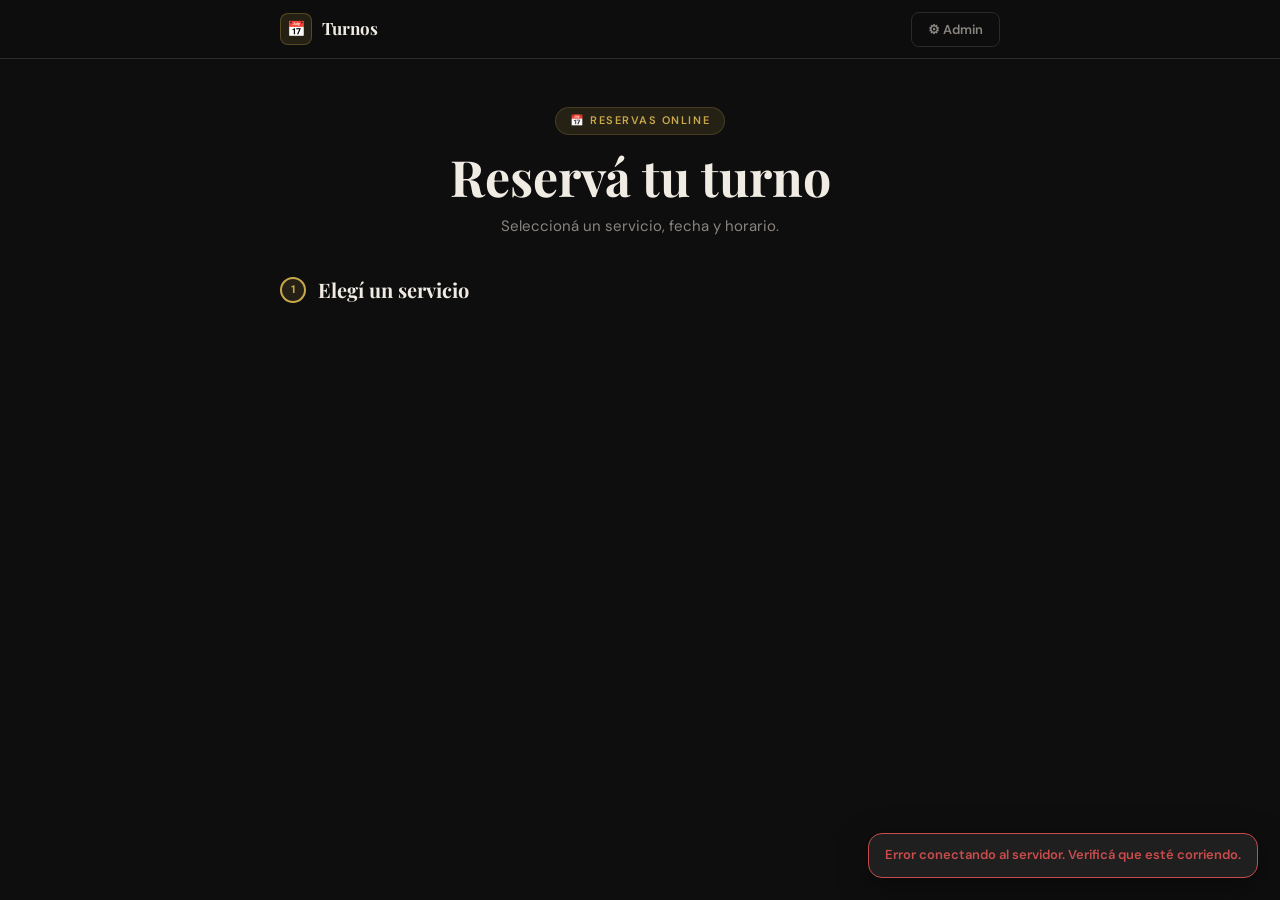
==== commit 31aed2bc: "actualizacion" ====
--- a/index.html
+++ b/index.html
@@ -117,13 +117,15 @@
         <button class="drawer-close" id="btn-close-admin">✕</button>
       </div>
       <div class="drawer-tabs">
-        <button class="drawer-tab active" data-tab="bookings">Turnos</button>
+        <button class="drawer-tab active" data-tab="today">Hoy</button>
+        <button class="drawer-tab"        data-tab="bookings">Todos</button>
+        <button class="drawer-tab"        data-tab="blocked">Bloquear</button>
         <button class="drawer-tab"        data-tab="services">Servicios</button>
-        <button class="drawer-tab"        data-tab="stats">Estadísticas</button>
-      </div>
-
-      <!-- Tab Turnos -->
-      <div class="drawer-body" id="tab-bookings">
+        <button class="drawer-tab"        data-tab="stats">Stats</button>
+      </div>
+
+      <!-- Tab Turnos (todos) -->
+      <div class="drawer-body hidden" id="tab-bookings">
         <div class="filter-row">
           <div class="field-group" style="flex:1">
             <label class="field-label" for="admin-date-filter">Filtrar por fecha</label>
@@ -131,8 +133,8 @@
           </div>
           <button class="btn btn-ghost" id="btn-clear-filter" style="flex-shrink:0">Ver todos</button>
         </div>
-        <p id="admin-count" style="font-size:12px;color:var(--text-muted);font-weight:600"></p>
-        <div id="admin-list"></div>
+        <p id="admin-count-all" style="font-size:12px;color:var(--text-muted);font-weight:600"></p>
+        <div id="admin-list-all"></div>
         <button class="btn btn-danger" id="btn-delete-all" style="margin-top:auto">🗑 Borrar todos los turnos</button>
       </div>
 
@@ -170,11 +172,36 @@
         <div id="stats-breakdown" style="margin-top:8px"></div>
       </div>
 
+      <!-- Tab Hoy -->
+      <div class="drawer-body hidden" id="tab-today">
+        <p id="admin-count" style="font-size:12px;color:var(--text-muted);font-weight:600"></p>
+        <div id="admin-list"></div>
+      </div>
+
+      <!-- Tab Bloquear fechas -->
+      <div class="drawer-body hidden" id="tab-blocked">
+        <p class="section-label">Bloquear una fecha</p>
+        <div class="add-service-form">
+          <div class="field-group">
+            <label class="field-label">Fecha a bloquear</label>
+            <input type="date" id="blocked-date-input" class="field-input" />
+          </div>
+          <div class="field-group">
+            <label class="field-label">Motivo</label>
+            <input type="text" id="blocked-reason-input" class="field-input" placeholder="Ej: Feriado, Vacaciones..." />
+          </div>
+          <button class="btn btn-primary" id="btn-add-blocked">🚫 Bloquear fecha</button>
+        </div>
+        <p class="section-label" style="margin-top:8px">Fechas bloqueadas</p>
+        <p id="blocked-count" style="font-size:12px;color:var(--text-muted);font-weight:600"></p>
+        <div id="blocked-list"></div>
+      </div>
+
     </div>
   </div>
 
-  <script src="config.js"></script>
-  <script src="db.js"></script>
-  <script src="app.js"></script>
+  <script src="config.js?v=4"></script>
+  <script src="db.js?v=4"></script>
+  <script src="app.js?v=4"></script>
 </body>
 </html>
